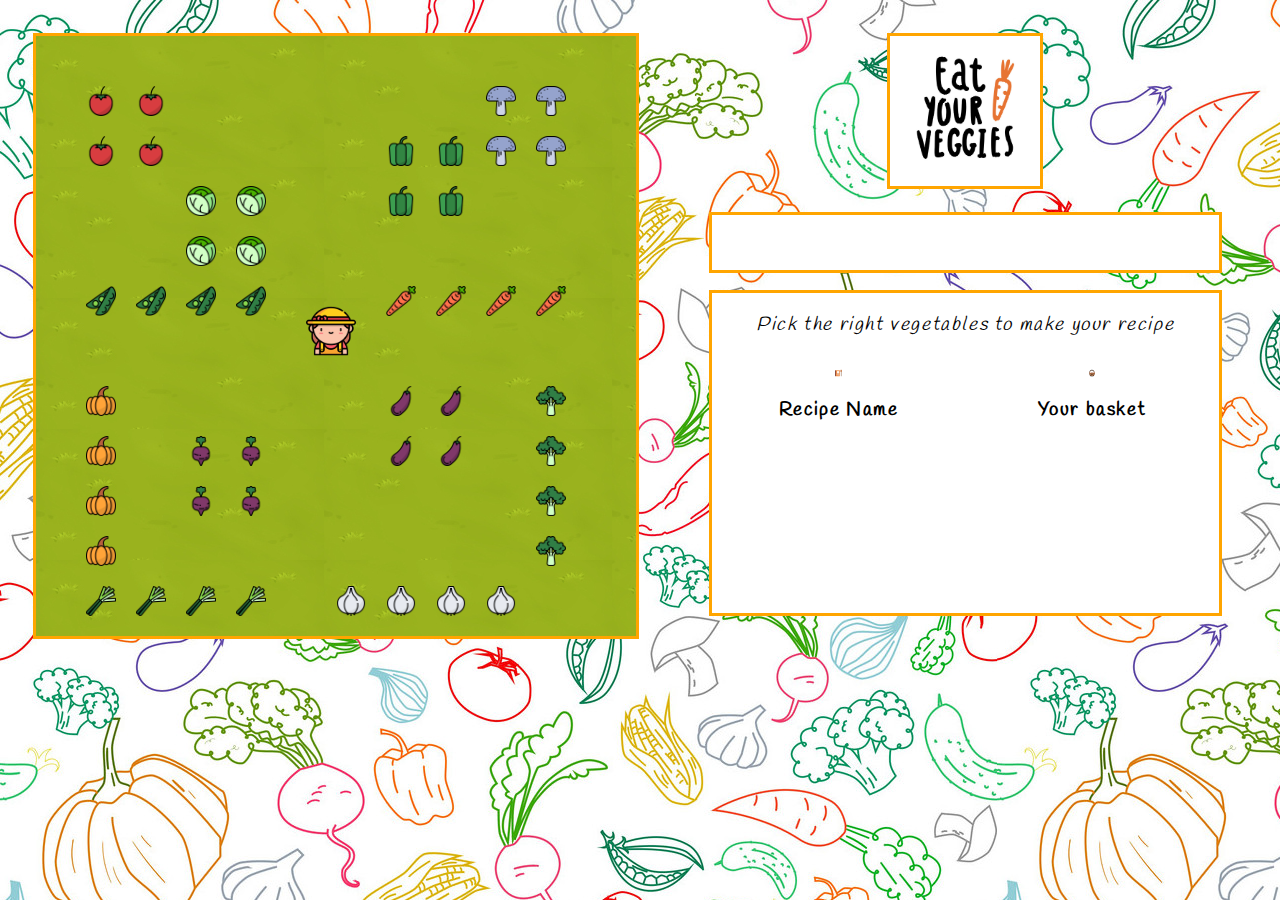
==== index.html @ bffab5e4 "new recipe game working with button" ====
<!DOCTYPE html>
<html lang="en">
<head>
    <meta charset="UTF-8">
    <meta name="viewport" content="width=device-width, initial-scale=1.0">
    <meta http-equiv="X-UA-Compatible" content="ie=edge">
    <title>Game project </title>
    <link type="text/css" rel="stylesheet" href="styles.css" media="screen">
</head>

<body>

    <div id="main-div">

        <div id="canvas-div">
            <canvas id="garden" height="600px" width="600px"></canvas>
        </div>

        <div id="right-part">
            <div id="game-name-image">
                <img src="images/eatyourveggies.jpg">
             </div>
             <div id="message">
                <p id="message-p"></p>
             </div>
            <div class="white-box">
                <div id="instructions">
                    <p>Pick the right vegetables to make your recipe</p>
                </div>
                <div class="recipe-basket">
                    <div class="recipe-basket-columns">
                        <div class="recipe-basket-columns-header">
                                <div class="twoImages"><img src="images/book.svg"></div>
                                    <h1>Recipe Name</h1>
                        </div>
                            <div>
                                <ul id="recipe-ingredients"></ul>
                            </div>
                        </div>
                    <div class="recipe-basket-columns">
                            <div class="recipe-basket-columns-header">
                                <div class="twoImages"><img src="images/basket.svg" id="basket-image"></div>
                                        <h1>Your basket</h1>
                                <div id="picked-vg"></div>
                            </div>
                    </div>
                </div>
            </div>
            <div>
                    <button id="new-recipe-button" class="hideButton" type="button">New Recipe</button>
            </div> 
        </div>

    </div>
    <script src="https://ajax.googleapis.com/ajax/libs/jquery/3.1.1/jquery.min.js"></script>
    <script type="text/javascript" src="main.js"></script>
    <script type="text/javascript" src="Recipes-basket.js"></script>
</body>
</html>
---- styles.css ----
@import "canvas.css";

@font-face {
    font-family: Handlee;
    src: url(font/Handlee-Regular.ttf);
  }

body {
    background-image : url("images/background.jpg");
    font-family : Handlee;
    letter-spacing: 0.1em;
}

h1 {
    margin : 0;
    font-size : 1.2em;
}

#main-div {
    display : flex;
    flex-direction : row;
}

#right-part {
    display : flex;
    flex-direction : column;
    width : 100%;
    align-items : center;
    margin : 2%;
}

#game-name-image img{
    width : 150px;
    height : 150px;
    border : 3px solid orange;
}

#message {
    width : 90%;
    border : 3px solid orange; 
    height : 10%;
    background : white;
    margin-top : 3%;
    text-align : center;
}

#message-p {
    padding-top : 0.6em;
    font-size : 1.5em;
    margin : 0;
    font-weight : bold;
}

.white-box {
    width : 90%;
    height : 350px;
    margin : 3%;
    background : white;
    display : flex;
    flex-direction : column;
    border : 3px solid orange;
}

#instructions {
  text-align : center;
  font-size : 1.2em;
  font-style : italic;
}

.recipe-basket {
    display : flex;
    flex-direction : row;
}

.recipe-basket-columns {
    display : flex;
    flex-direction : column;
    width : 50%;
    align-items : center;
}

.recipe-basket-columns-header {
    width : 100%;
    height : 10%;
    display : flex;
    flex-direction : column;
    align-items : center;
}

.twoImages img {
    height : 100%;
    width : 20%;
    margin-bottom : 10%;
}

.twoImages{
    text-align : center;
    height : 2em;
    padding-bottom: 0.5em;
}

#recipe-ingredients {
    margin-top : 3em;
}

#picked-vg {
    width : 80%;
    padding-left : 2em;
}

#picked-vg img{
    height : 40px;
    width : 40px;
}

#new-recipe-button {
    background-color: orange;
    border: none;
    color: white;
    padding: 15px 32px;
    text-align: center;
    font-size: 20px;
    border-radius: 12px;
    font-weight: bold;
    font-family: Handlee;
}

.hideButton {
    display : none;
}
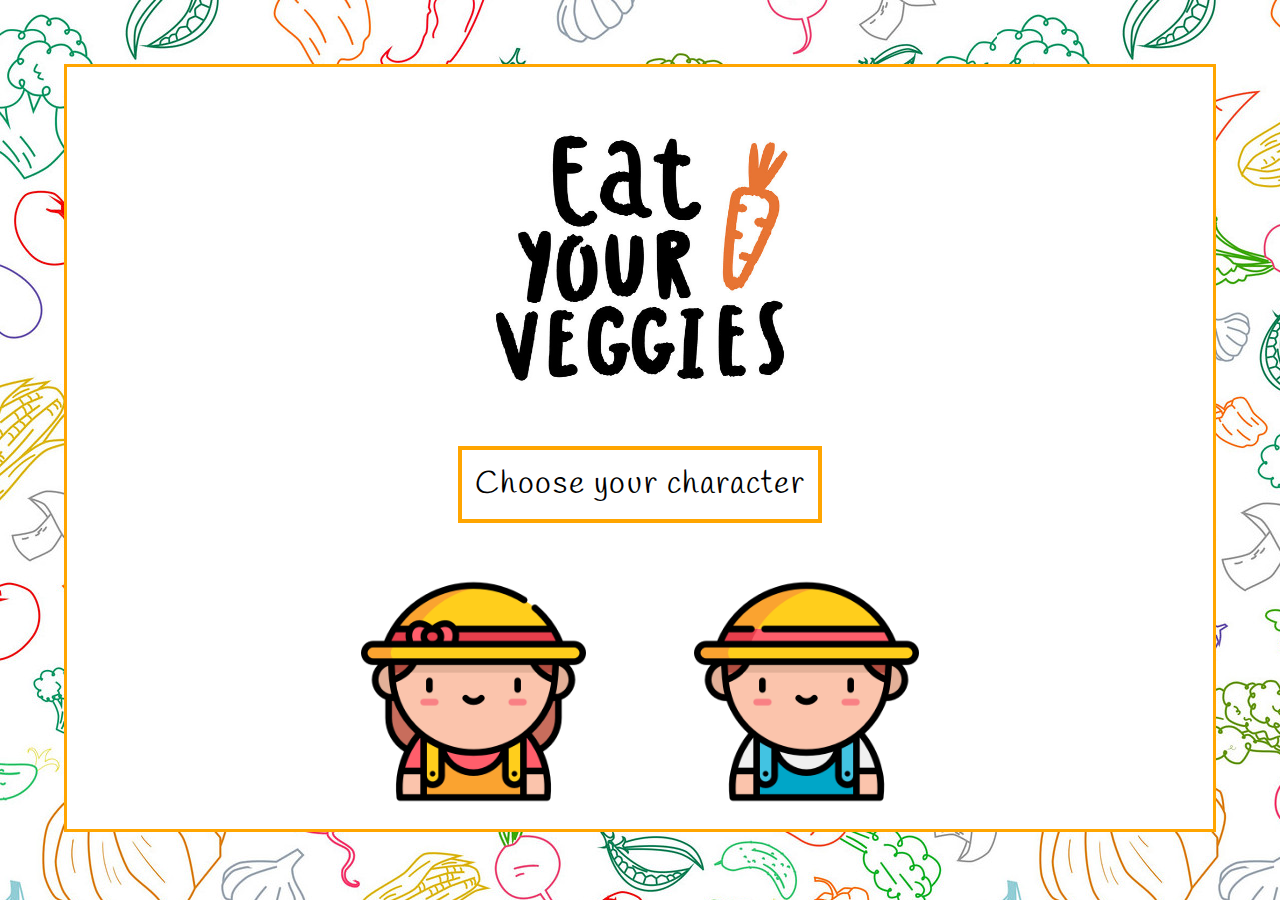
==== commit b631fe20: "intro page working" ====
--- a/index.html
+++ b/index.html
@@ -9,6 +9,17 @@
 </head>
 
 <body>
+
+    <div id="intro">
+        <div id="intro-div">
+            <img src="images/eatyourveggies.jpg">
+            <div class="small-box">Choose your character</div>
+            <div id="two-characters">
+                    <div class="character-image-div"><button id="girl-button"><img src="images/girl.png"></button></div>
+                <div class="character-image-div"><button id="boy-button"><img src="images/boy.png"></button></div>
+            </div>
+        </div>
+    </div>
 
     <div id="main-div">
 
@@ -54,6 +65,8 @@
     </div>
     <script src="https://ajax.googleapis.com/ajax/libs/jquery/3.1.1/jquery.min.js"></script>
     <script type="text/javascript" src="main.js"></script>
+    <script type="text/javascript" src="intro-page.js"></script>
+    <script type="text/javascript" src="Recipe-book.js"></script>
     <script type="text/javascript" src="Recipes-basket.js"></script>
 </body>
 </html>--- a/styles.css
+++ b/styles.css
@@ -1,5 +1,6 @@
 
 @import "canvas.css";
+@import "intro-page.css";
 
 @font-face {
     font-family: Handlee;
@@ -10,6 +11,7 @@
     background-image : url("images/background.jpg");
     font-family : Handlee;
     letter-spacing: 0.1em;
+    margin : 0;
 }
 
 h1 {
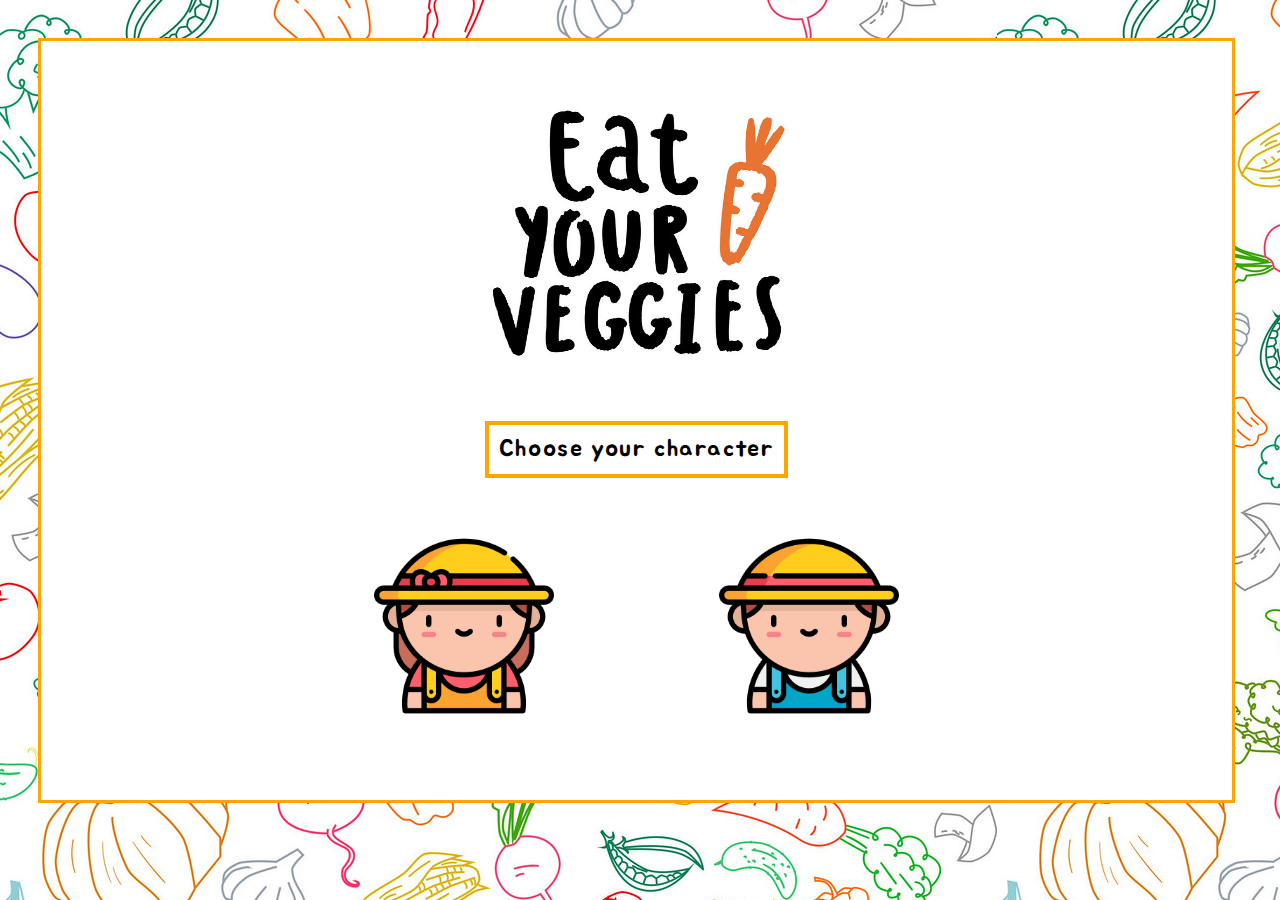
==== commit 479cd8ea: "for heroku" ====
--- a/index.html
+++ b/index.html
@@ -23,9 +23,18 @@
 
     <div id="main-div">
 
-        <div id="canvas-div">
-            <canvas id="garden" height="600px" width="600px"></canvas>
+        <div  id="win" class="hidden">
+            <p>Let's cook!</p>
+            <img src="images/full-basket.svg">
         </div>
+            <div id="canvas-timer">
+                <div id="canvas-div">
+                    <canvas id="garden" height="600px" width="600px"></canvas>
+                </div>
+                <div class="timer"> 
+                    <span id="minDec" class="number">0</span><span id="minUni" class="number">1</span><span>:</span><span id="secDec" class="number">0</span><span id="secUni" class="number">0</span>
+                </div>
+            </div>
 
         <div id="right-part">
             <div id="game-name-image">
@@ -35,9 +44,6 @@
                 <p id="message-p"></p>
              </div>
             <div class="white-box">
-                <div id="instructions">
-                    <p>Pick the right vegetables to make your recipe</p>
-                </div>
                 <div class="recipe-basket">
                     <div class="recipe-basket-columns">
                         <div class="recipe-basket-columns-header">
@@ -58,15 +64,17 @@
                 </div>
             </div>
             <div>
-                    <button id="new-recipe-button" class="hideButton" type="button">New Recipe</button>
+                    <button id="new-recipe-button" class="hidden" type="button">New Recipe</button>
             </div> 
         </div>
 
     </div>
     <script src="https://ajax.googleapis.com/ajax/libs/jquery/3.1.1/jquery.min.js"></script>
-    <script type="text/javascript" src="main.js"></script>
-    <script type="text/javascript" src="intro-page.js"></script>
     <script type="text/javascript" src="Recipe-book.js"></script>
     <script type="text/javascript" src="Recipes-basket.js"></script>
+    <script type="text/javascript" src="main.js"></script>
+    <script type="text/javascript" src="messages.js"></script>
+    <script type="text/javascript" src="intro-page.js"></script>
+    <script type="text/javascript" src="timer.js"></script>
 </body>
 </html>--- a/styles.css
+++ b/styles.css
@@ -1,17 +1,25 @@
 
+/* Canvas  */
 @import "canvas.css";
+/* Intro page  */
 @import "intro-page.css";
+/* Success image  */
+@import "message.css";
+/* Recipe and basket container  */
+@import "recipe-basket-container.css";
+
 
 @font-face {
-    font-family: Handlee;
-    src: url(font/Handlee-Regular.ttf);
+    font-family: Jua;
+    src: url(font/Jua-Regular.ttf);
   }
 
 body {
     background-image : url("images/background.jpg");
-    font-family : Handlee;
+    font-family : Jua;
     letter-spacing: 0.1em;
     margin : 0;
+    height: 100vh;
 }
 
 h1 {
@@ -33,87 +41,25 @@
 }
 
 #game-name-image img{
-    width : 150px;
-    height : 150px;
+    width : 20vh;
+    height : 20vh;
     border : 3px solid orange;
 }
 
 #message {
     width : 90%;
     border : 3px solid orange; 
-    height : 10%;
+    height : 8vh;
     background : white;
-    margin-top : 3%;
+    margin-top : 1em;
     text-align : center;
 }
 
 #message-p {
-    padding-top : 0.6em;
-    font-size : 1.5em;
+    padding-top : 0.7vw;
+    font-size : 1.6vw;
     margin : 0;
-    font-weight : bold;
-}
-
-.white-box {
-    width : 90%;
-    height : 350px;
-    margin : 3%;
-    background : white;
-    display : flex;
-    flex-direction : column;
-    border : 3px solid orange;
-}
-
-#instructions {
-  text-align : center;
-  font-size : 1.2em;
-  font-style : italic;
-}
-
-.recipe-basket {
-    display : flex;
-    flex-direction : row;
-}
-
-.recipe-basket-columns {
-    display : flex;
-    flex-direction : column;
-    width : 50%;
-    align-items : center;
-}
-
-.recipe-basket-columns-header {
-    width : 100%;
-    height : 10%;
-    display : flex;
-    flex-direction : column;
-    align-items : center;
-}
-
-.twoImages img {
-    height : 100%;
-    width : 20%;
-    margin-bottom : 10%;
-}
-
-.twoImages{
-    text-align : center;
-    height : 2em;
-    padding-bottom: 0.5em;
-}
-
-#recipe-ingredients {
-    margin-top : 3em;
-}
-
-#picked-vg {
-    width : 80%;
-    padding-left : 2em;
-}
-
-#picked-vg img{
-    height : 40px;
-    width : 40px;
+    height : 5vh;
 }
 
 #new-recipe-button {
@@ -125,9 +71,9 @@
     font-size: 20px;
     border-radius: 12px;
     font-weight: bold;
-    font-family: Handlee;
+    font-family: Jua;
 }
 
-.hideButton {
+.hidden {
     display : none;
 }
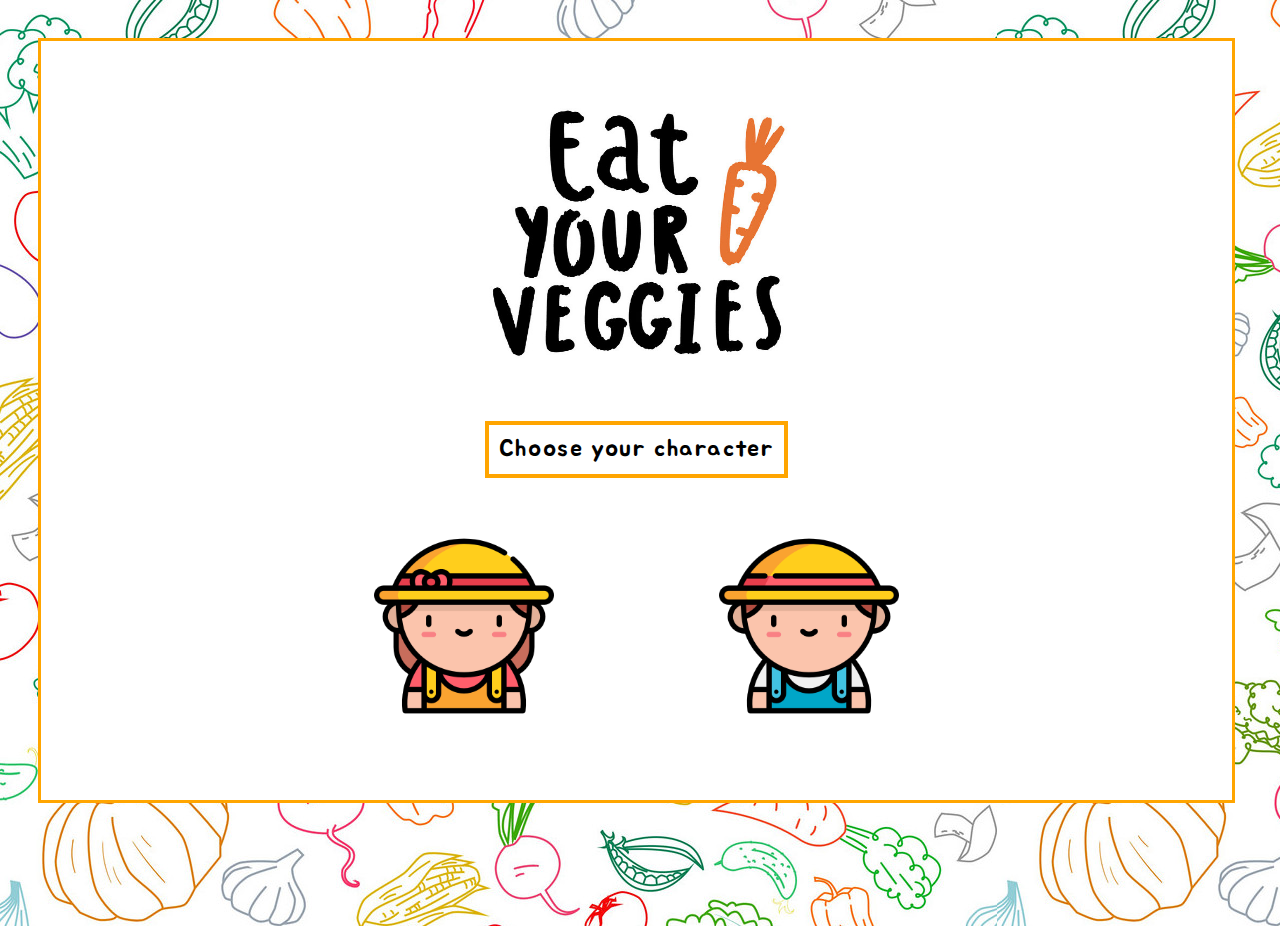
==== commit b68dc328: "cleaned code" ====
--- a/index.html
+++ b/index.html
@@ -24,17 +24,24 @@
     <div id="main-div">
 
         <div  id="win" class="hidden">
-            <p>Let's cook!</p>
+            <p>Let's get some more!</p>
             <img src="images/full-basket.svg">
+            <button id="new-recipe-button" type="button">New Recipe</button>
         </div>
-            <div id="canvas-timer">
-                <div id="canvas-div">
-                    <canvas id="garden" height="600px" width="600px"></canvas>
-                </div>
-                <div class="timer"> 
-                    <span id="minDec" class="number">0</span><span id="minUni" class="number">1</span><span>:</span><span id="secDec" class="number">0</span><span id="secUni" class="number">0</span>
-                </div>
+        <div id="over" class="hidden">
+            <h2>Time out!</h2>
+            <img src="images/cutting-board.svg">
+            <p id="you-won"></p>
+            <button id="start-again-button" type="button">Play again</button>
+        </div>
+        <div id="canvas-timer">
+            <div id="canvas-div">
+                <canvas id="garden" height="600px" width="600px"></canvas>
             </div>
+            <div class="timer"> 
+                 <span id="minDec" class="number">0</span><span id="minUni" class="number">1</span><span>:</span><span id="secDec" class="number">0</span><span id="secUni" class="number">0</span>
+            </div>
+        </div>
 
         <div id="right-part">
             <div id="game-name-image">
@@ -53,7 +60,7 @@
                             <div>
                                 <ul id="recipe-ingredients"></ul>
                             </div>
-                        </div>
+                    </div>
                     <div class="recipe-basket-columns">
                             <div class="recipe-basket-columns-header">
                                 <div class="twoImages"><img src="images/basket.svg" id="basket-image"></div>
@@ -63,12 +70,10 @@
                     </div>
                 </div>
             </div>
-            <div>
-                    <button id="new-recipe-button" class="hidden" type="button">New Recipe</button>
-            </div> 
         </div>
 
     </div>
+
     <script src="https://ajax.googleapis.com/ajax/libs/jquery/3.1.1/jquery.min.js"></script>
     <script type="text/javascript" src="Recipe-book.js"></script>
     <script type="text/javascript" src="Recipes-basket.js"></script>
@@ -76,5 +81,6 @@
     <script type="text/javascript" src="messages.js"></script>
     <script type="text/javascript" src="intro-page.js"></script>
     <script type="text/javascript" src="timer.js"></script>
+    
 </body>
 </html>--- a/styles.css
+++ b/styles.css
@@ -1,79 +1,10 @@
-
-/* Canvas  */
-@import "canvas.css";
+/* Body and font */
+@import "general.css";
+/* Left div  */
+@import "left-part.css";
+/* Right div  */
+@import "right-part.css";
 /* Intro page  */
 @import "intro-page.css";
-/* Success image  */
-@import "message.css";
-/* Recipe and basket container  */
-@import "recipe-basket-container.css";
-
-
-@font-face {
-    font-family: Jua;
-    src: url(font/Jua-Regular.ttf);
-  }
-
-body {
-    background-image : url("images/background.jpg");
-    font-family : Jua;
-    letter-spacing: 0.1em;
-    margin : 0;
-    height: 100vh;
-}
-
-h1 {
-    margin : 0;
-    font-size : 1.2em;
-}
-
-#main-div {
-    display : flex;
-    flex-direction : row;
-}
-
-#right-part {
-    display : flex;
-    flex-direction : column;
-    width : 100%;
-    align-items : center;
-    margin : 2%;
-}
-
-#game-name-image img{
-    width : 20vh;
-    height : 20vh;
-    border : 3px solid orange;
-}
-
-#message {
-    width : 90%;
-    border : 3px solid orange; 
-    height : 8vh;
-    background : white;
-    margin-top : 1em;
-    text-align : center;
-}
-
-#message-p {
-    padding-top : 0.7vw;
-    font-size : 1.6vw;
-    margin : 0;
-    height : 5vh;
-}
-
-#new-recipe-button {
-    background-color: orange;
-    border: none;
-    color: white;
-    padding: 15px 32px;
-    text-align: center;
-    font-size: 20px;
-    border-radius: 12px;
-    font-weight: bold;
-    font-family: Jua;
-}
-
-.hidden {
-    display : none;
-}
+/* Success images  */
+@import "pop-up.css";